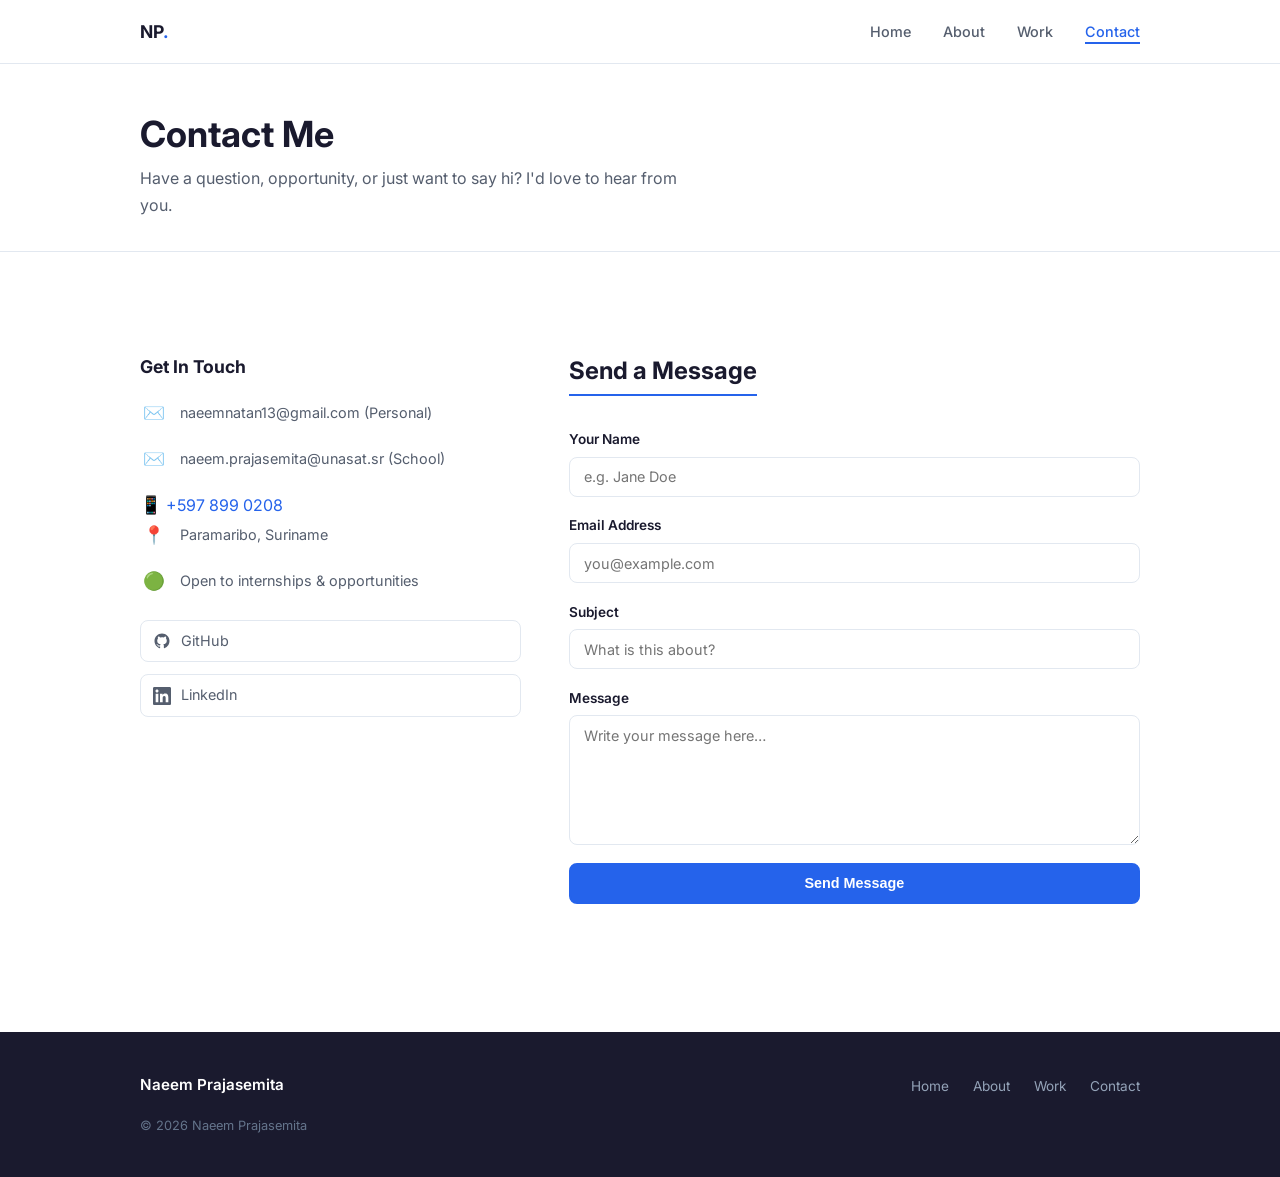
==== contact.html @ e70aa5ca "Add files via upload" ====
<!DOCTYPE html>
<html lang="en">
<head>
  <meta charset="UTF-8" />
  <meta name="viewport" content="width=device-width, initial-scale=1.0" />

  <title>Contact — Naeem Prajasemita</title>
  <meta name="description" content="Get in touch with Naeem Prajasemita." />

  <link rel="stylesheet" href="./css/main.css" />

  <link rel="stylesheet" href="./css/contact.css" />

  <link rel="preconnect" href="https://fonts.googleapis.com" />
  <link rel="preconnect" href="https://fonts.gstatic.com" crossorigin />
  <link href="https://fonts.googleapis.com/css2?family=Inter:wght@400;500;600;700&display=swap" rel="stylesheet" />
</head>
<body>


  <nav class="nav">
    <div class="nav-inner">
      <a href="./index.html" class="nav-logo">NP<span>.</span></a>

      <button class="nav-menu-btn" aria-label="Open menu" aria-expanded="false">
        <span></span>
        <span></span>
        <span></span>
      </button>

      <ul class="nav-links">
        <li><a href="./index.html">Home</a></li>
        <li><a href="./about.html">About</a></li>
        <li><a href="./work.html">Work</a></li>
        <li><a href="./contact.html">Contact</a></li>
      </ul>
    </div>
  </nav>



  <div class="contact-header">
    <div class="container">
      <h1>Contact Me</h1>
      <p>Have a question, opportunity, or just want to say hi? I'd love to hear from you.</p>
    </div>
  </div>


  <main>
    <section class="section">
      <div class="container contact-layout">


        <div class="contact-info">

          <h2>Get In Touch</h2>

            <a href="mailto:naeemnatan13@gmail.com" class="contact-item">
            <span class="contact-icon">✉️</span>
            naeemnatan13@gmail.com (Personal)
          </a>
          <a href="mailto:naeem.prajasemita@unasat.edu.sr" class="contact-item">
            <span class="contact-icon">✉️</span>
            naeem.prajasemita@unasat.sr (School)
          </a>

          <a href="tel:+5978990208 class="contact-item">
            <span class="contact-icon">📱</span>
            +597 899 0208
          </a>

          <div class="contact-item">
            <span class="contact-icon">📍</span>
            Paramaribo, Suriname
          </div>

          <div class="contact-item">
            <span class="contact-icon">🟢</span>
            Open to internships &amp; opportunities
          </div>



          <div class="social-links">

            <a href="https://github.com/naeemprajasemita" class="social-link" target="_blank" rel="noopener">
              <svg width="18" height="18" viewBox="0 0 24 24" fill="currentColor" aria-hidden="true">
                <path d="M12 2C6.477 2 2 6.484 2 12.017c0 4.425 2.865 8.18 6.839 9.504.5.092.682-.217.682-.483 0-.237-.008-.868-.013-1.703-2.782.605-3.369-1.343-3.369-1.343-.454-1.158-1.11-1.466-1.11-1.466-.908-.62.069-.608.069-.608 1.003.07 1.531 1.032 1.531 1.032.892 1.53 2.341 1.088 2.91.832.092-.647.35-1.088.636-1.338-2.22-.253-4.555-1.113-4.555-4.951 0-1.093.39-1.988 1.029-2.688-.103-.253-.446-1.272.098-2.65 0 0 .84-.27 2.75 1.026A9.564 9.564 0 0112 6.844c.85.004 1.705.115 2.504.337 1.909-1.296 2.747-1.027 2.747-1.027.546 1.379.202 2.398.1 2.651.64.7 1.028 1.595 1.028 2.688 0 3.848-2.339 4.695-4.566 4.943.359.309.678.92.678 1.855 0 1.338-.012 2.419-.012 2.747 0 .268.18.58.688.482A10.019 10.019 0 0022 12.017C22 6.484 17.522 2 12 2z"/>
              </svg>
              GitHub
            </a>

            <a href="https://www.linkedin.com/in/naeem-prajasemita?utm_source=share_via&utm_content=profile&utm_medium=member_android" class="social-link" target="_blank" rel="noopener">
              <svg width="18" height="18" viewBox="0 0 24 24" fill="currentColor" aria-hidden="true">
                <path d="M20.447 20.452h-3.554v-5.569c0-1.328-.027-3.037-1.852-3.037-1.853 0-2.136 1.445-2.136 2.939v5.667H9.351V9h3.414v1.561h.046c.477-.9 1.637-1.85 3.37-1.85 3.601 0 4.267 2.37 4.267 5.455v6.286zM5.337 7.433c-1.144 0-2.063-.926-2.063-2.065 0-1.138.92-2.063 2.063-2.063 1.14 0 2.064.925 2.064 2.063 0 1.139-.925 2.065-2.064 2.065zm1.782 13.019H3.555V9h3.564v11.452zM22.225 0H1.771C.792 0 0 .774 0 1.729v20.542C0 23.227.792 24 1.771 24h20.451C23.2 24 24 23.227 24 22.271V1.729C24 .774 23.2 0 22.222 0h.003z"/>
              </svg>
              LinkedIn
            </a>

          </div>

        </div>



        <div>
          <h2 class="section-title">Send a Message</h2>

          <form class="contact-form" id="contact-form" novalidate>

            <div class="form-group">
              <label for="name">Your Name</label>
              <input type="text" id="name" name="name" placeholder="e.g. Jane Doe" required />
            </div>

            <div class="form-group">
              <label for="email">Email Address</label>
              <input type="email" id="email" name="email" placeholder="you@example.com" required />
            </div>

            <div class="form-group">
              <label for="subject">Subject</label>
              <input type="text" id="subject" name="subject" placeholder="What is this about?" />
            </div>

            <div class="form-group">
              <label for="message">Message</label>
              <textarea id="message" name="message" placeholder="Write your message here…" required></textarea>
            </div>

            <button type="submit" class="btn btn-primary">Send Message</button>

            <div class="form-success" id="form-success">
              ✅ Message sent! I'll get back to you soon.
            </div>

          </form>
        </div>

      </div>
    </section>
  </main>


  <footer class="footer">
    <div class="container footer-inner">
      <span class="footer-name">Naeem Prajasemita</span>
      <ul class="footer-links">
        <li><a href="./index.html">Home</a></li>
        <li><a href="./about.html">About</a></li>
        <li><a href="./work.html">Work</a></li>
        <li><a href="./contact.html">Contact</a></li>
      </ul>
      <p class="footer-copy">© <span id="footer-year"></span> Naeem Prajasemita</p>
    </div>
  </footer>


  <script src="./js/main.js"></script>
  <script src="./js/contact.js"></script>

</body>
</html>
---- css/main.css ----
@import url('https://fonts.googleapis.com/css2?family=Inter:wght@400;500;600;700&display=swap');

:root {
  
  --color-bg:        #ffffff;
  --color-bg-alt:    #f4f6f9; 
  --color-text:      #1a1a2e;  
  --color-text-soft: #555e6e;  
  --color-accent:    #2563eb;  
  --color-accent-hover: #1d4ed8;
  --color-border:    #e2e8f0;
  --color-white:     #ffffff;

  --font-main: 'Inter', sans-serif;

  --gap:    1.5rem;
  --radius: 8px;

  
  --max-width: 1000px;
  --nav-height: 64px;
}

*, *::before, *::after {
  box-sizing: border-box;
  margin: 0;
  padding: 0;
}

html {
  scroll-behavior: smooth;
}

body {
  font-family: var(--font-main);
  font-size: 1rem;
  line-height: 1.7;
  color: var(--color-text);
  background: var(--color-bg);
}

img {
  max-width: 100%;
  display: block;
}

a {
  color: var(--color-accent);
  text-decoration: none;
}

a:hover {
  text-decoration: underline;
}

ul {
  list-style: none;
}

.container {
  width: 90%;
  max-width: var(--max-width);
  margin-inline: auto;
}

.section {
  padding: 4rem 0;
}

.section-alt {
  background: var(--color-bg-alt);
}

h1, h2, h3, h4 {
  line-height: 1.25;
  font-weight: 700;
  color: var(--color-text);
}

h1 { font-size: 2.25rem; }
h2 { font-size: 1.6rem;  }
h3 { font-size: 1.2rem;  }

.section-title {
  font-size: 1.5rem;
  margin-bottom: 2rem;
  padding-bottom: 0.5rem;
  border-bottom: 2px solid var(--color-accent);
  display: inline-block;
}

.nav {
  position: sticky;
  top: 0;
  height: var(--nav-height);
  background: var(--color-white);
  border-bottom: 1px solid var(--color-border);
  z-index: 100;
  display: flex;
  align-items: center;
}

.nav-inner {
  display: flex;
  align-items: center;
  justify-content: space-between;
  width: 90%;
  max-width: var(--max-width);
  margin-inline: auto;
}

.nav-logo {
  font-size: 1.1rem;
  font-weight: 700;
  color: var(--color-text);
  text-decoration: none;
}

.nav-logo span {
  color: var(--color-accent);
}

.nav-links {
  display: flex;
  gap: 2rem;
}

.nav-links a {
  font-size: 0.9rem;
  font-weight: 500;
  color: var(--color-text-soft);
  text-decoration: none;
  padding-bottom: 2px;
  border-bottom: 2px solid transparent;
  transition: color 0.2s, border-color 0.2s;
}

.nav-links a:hover,
.nav-links a.active {
  color: var(--color-accent);
  border-bottom-color: var(--color-accent);
}

.nav-menu-btn {
  display: none;
  flex-direction: column;
  gap: 5px;
  background: none;
  border: none;
  cursor: pointer;
  padding: 4px;
}

.nav-menu-btn span {
  display: block;
  width: 22px;
  height: 2px;
  background: var(--color-text);
  border-radius: 2px;
  transition: transform 0.3s, opacity 0.3s;
}

.nav-menu-btn.is-open span:nth-child(1) { transform: translateY(7px) rotate(45deg); }
.nav-menu-btn.is-open span:nth-child(2) { opacity: 0; }
.nav-menu-btn.is-open span:nth-child(3) { transform: translateY(-7px) rotate(-45deg); }


.btn {
  display: inline-block;
  padding: 0.65rem 1.4rem;
  border-radius: var(--radius);
  font-size: 0.9rem;
  font-weight: 600;
  cursor: pointer;
  border: 2px solid transparent;
  text-decoration: none;
  transition: background 0.2s, color 0.2s, border-color 0.2s;
}

.btn-primary {
  background: var(--color-accent);
  color: var(--color-white);
  border-color: var(--color-accent);
}

.btn-primary:hover {
  background: var(--color-accent-hover);
  border-color: var(--color-accent-hover);
  text-decoration: none;
}

.btn-outline {
  background: transparent;
  color: var(--color-accent);
  border-color: var(--color-accent);
}

.btn-outline:hover {
  background: var(--color-accent);
  color: var(--color-white);
  text-decoration: none;
}


.tag {
  display: inline-block;
  padding: 0.2rem 0.65rem;
  background: var(--color-bg-alt);
  border: 1px solid var(--color-border);
  border-radius: 4px;
  font-size: 0.78rem;
  font-weight: 500;
  color: var(--color-text-soft);
}

.card {
  background: var(--color-white);
  border: 1px solid var(--color-border);
  border-radius: var(--radius);
  padding: 1.5rem;
}

.footer {
  background: var(--color-text);
  color: #c8d0dc;
  padding: 2.5rem 0;
  margin-top: 4rem;
}

.footer-inner {
  display: flex;
  align-items: center;
  justify-content: space-between;
  flex-wrap: wrap;
  gap: 1rem;
}

.footer-name {
  font-weight: 600;
  color: var(--color-white);
  font-size: 0.95rem;
}

.footer-links {
  display: flex;
  gap: 1.5rem;
}

.footer-links a {
  font-size: 0.85rem;
  color: #94a3b8;
  text-decoration: none;
  transition: color 0.2s;
}

.footer-links a:hover {
  color: var(--color-white);
}

.footer-copy {
  font-size: 0.8rem;
  color: #64748b;
  width: 100%;
}

.text-soft { color: var(--color-text-soft); }
.text-center { text-align: center; }
.mt-1 { margin-top: 1rem; }
.mt-2 { margin-top: 2rem; }

@media (max-width: 640px) {
  .nav-menu-btn {
    display: flex;
  }

  .nav-links {
    position: absolute;
    top: var(--nav-height);
    left: 0;
    right: 0;
    flex-direction: column;
    gap: 0;
    background: var(--color-white);
    border-bottom: 1px solid var(--color-border);
  
    display: none;
  }

  .nav-links.is-open {
    display: flex;
  }

  .nav-links a {
    padding: 1rem 1.5rem;
    border-bottom: 1px solid var(--color-border);
    font-size: 1rem;
  }

  h1 { font-size: 1.75rem; }
  h2 { font-size: 1.35rem; }

  .footer-inner {
    flex-direction: column;
    align-items: flex-start;
  }
}

@media (max-width: 768px) {
  .section {
    padding: 3rem 0;
  }
}
---- css/contact.css ----
.contact-header {
  padding: 3rem 0 2rem;
  border-bottom: 1px solid var(--color-border);
}

.contact-header p {
  color: var(--color-text-soft);
  margin-top: 0.5rem;
  max-width: 55ch;
}

/* ── Two-column layout ── */
.contact-layout {
  display: grid;
  grid-template-columns: 1fr 1.5fr;
  gap: 3rem;
  align-items: start;
  padding-top: 2.5rem;
}

/* ── Contact info column ── */
.contact-info h2 {
  font-size: 1.1rem;
  margin-bottom: 1.25rem;
}

.contact-item {
  display: flex;
  align-items: center;
  gap: 0.75rem;
  margin-bottom: 1rem;
  font-size: 0.9rem;
  color: var(--color-text-soft);
  text-decoration: none;
  transition: color 0.2s;
}

.contact-item:hover {
  color: var(--color-accent);
}

.contact-icon {
  font-size: 1.1rem;
  width: 28px;
  text-align: center;
  flex-shrink: 0;
}

/* Social links */
.social-links {
  display: flex;
  flex-direction: column;
  gap: 0.75rem;
  margin-top: 1.5rem;
}

.social-link {
  display: flex;
  align-items: center;
  gap: 0.65rem;
  font-size: 0.9rem;
  color: var(--color-text-soft);
  text-decoration: none;
  padding: 0.5rem 0.75rem;
  border: 1px solid var(--color-border);
  border-radius: var(--radius);
  transition: border-color 0.2s, color 0.2s;
}

.social-link:hover {
  border-color: var(--color-accent);
  color: var(--color-accent);
  text-decoration: none;
}

/* ── Contact form ── */
.contact-form {
  display: flex;
  flex-direction: column;
  gap: 1.1rem;
}

.form-group {
  display: flex;
  flex-direction: column;
  gap: 0.35rem;
}

.form-group label {
  font-size: 0.85rem;
  font-weight: 600;
  color: var(--color-text);
}

.form-group input,
.form-group textarea,
.form-group select {
  padding: 0.65rem 0.9rem;
  border: 1px solid var(--color-border);
  border-radius: var(--radius);
  font-size: 0.9rem;
  font-family: var(--font-main);
  color: var(--color-text);
  background: var(--color-white);
  transition: border-color 0.2s;
  width: 100%;
}

.form-group input:focus,
.form-group textarea:focus,
.form-group select:focus {
  outline: none;
  border-color: var(--color-accent);
}

.form-group textarea {
  resize: vertical;
  min-height: 130px;
}

.form-success {
  display: none;
  padding: 0.85rem 1rem;
  background: #d1fae5;
  border: 1px solid #6ee7b7;
  border-radius: var(--radius);
  color: #065f46;
  font-size: 0.9rem;
  font-weight: 500;
}

/* ── Responsive ── */
@media (max-width: 768px) {
  .contact-layout {
    grid-template-columns: 1fr;
    gap: 2rem;
  }
}

@media (max-width: 640px) {
  .social-links {
    flex-direction: row;
    flex-wrap: wrap;
  }
}
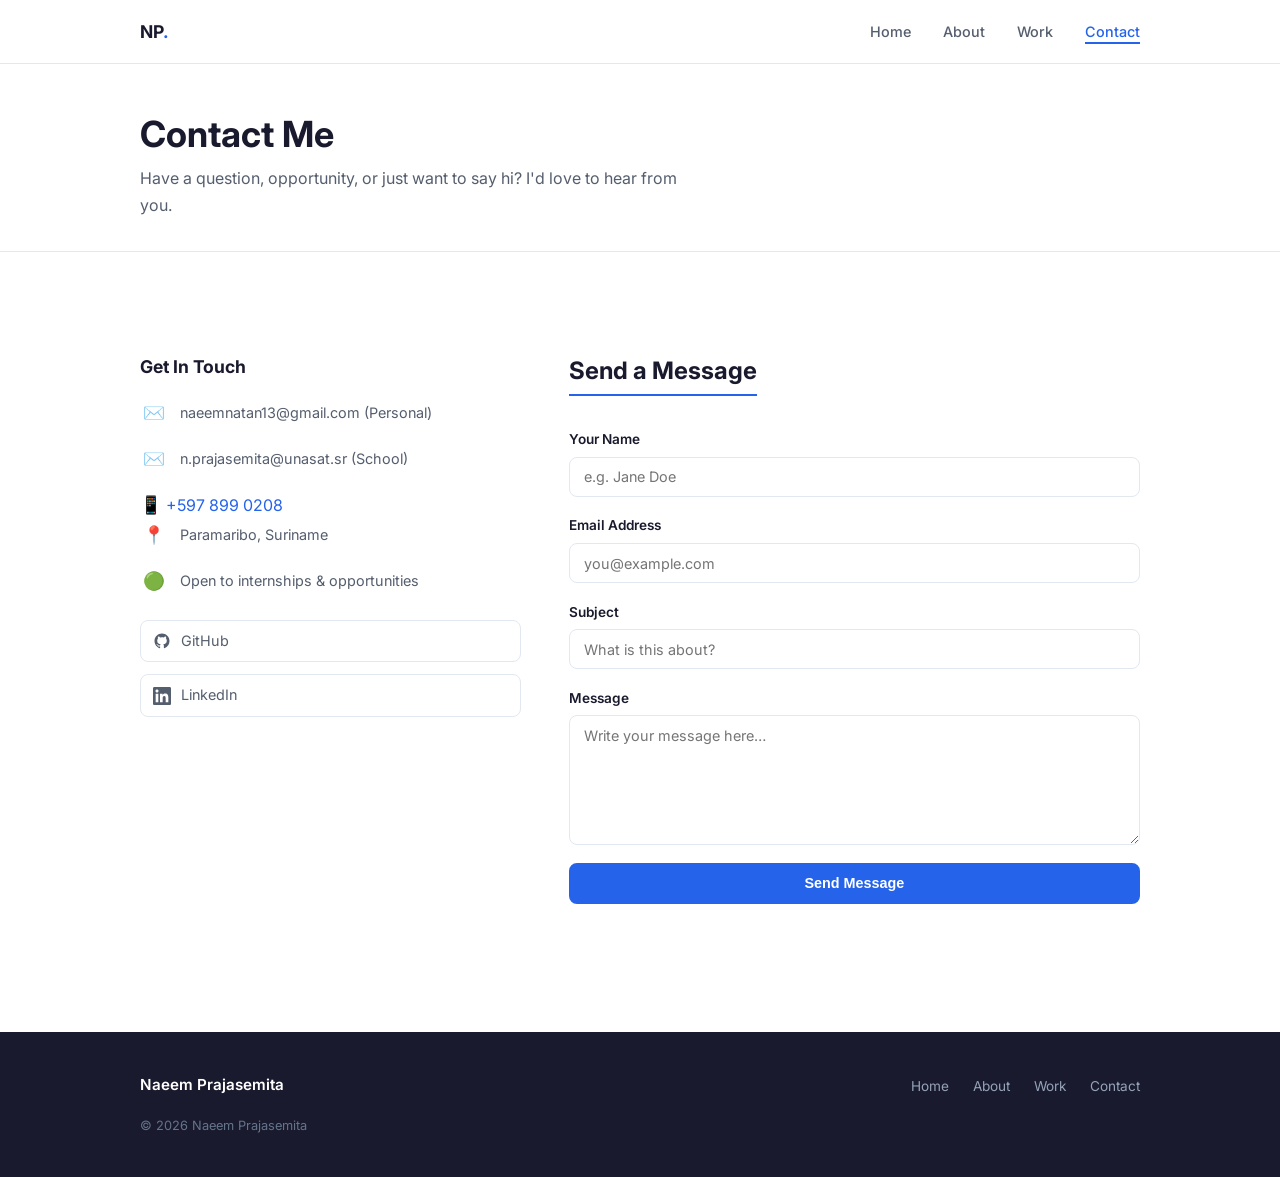
==== commit 5a75ac45: "Update email address format in contact.html" ====
--- a/contact.html
+++ b/contact.html
@@ -62,7 +62,7 @@
           </a>
           <a href="mailto:naeem.prajasemita@unasat.edu.sr" class="contact-item">
             <span class="contact-icon">✉️</span>
-            naeem.prajasemita@unasat.sr (School)
+            n.prajasemita@unasat.sr (School)
           </a>
 
           <a href="tel:+5978990208 class="contact-item">
